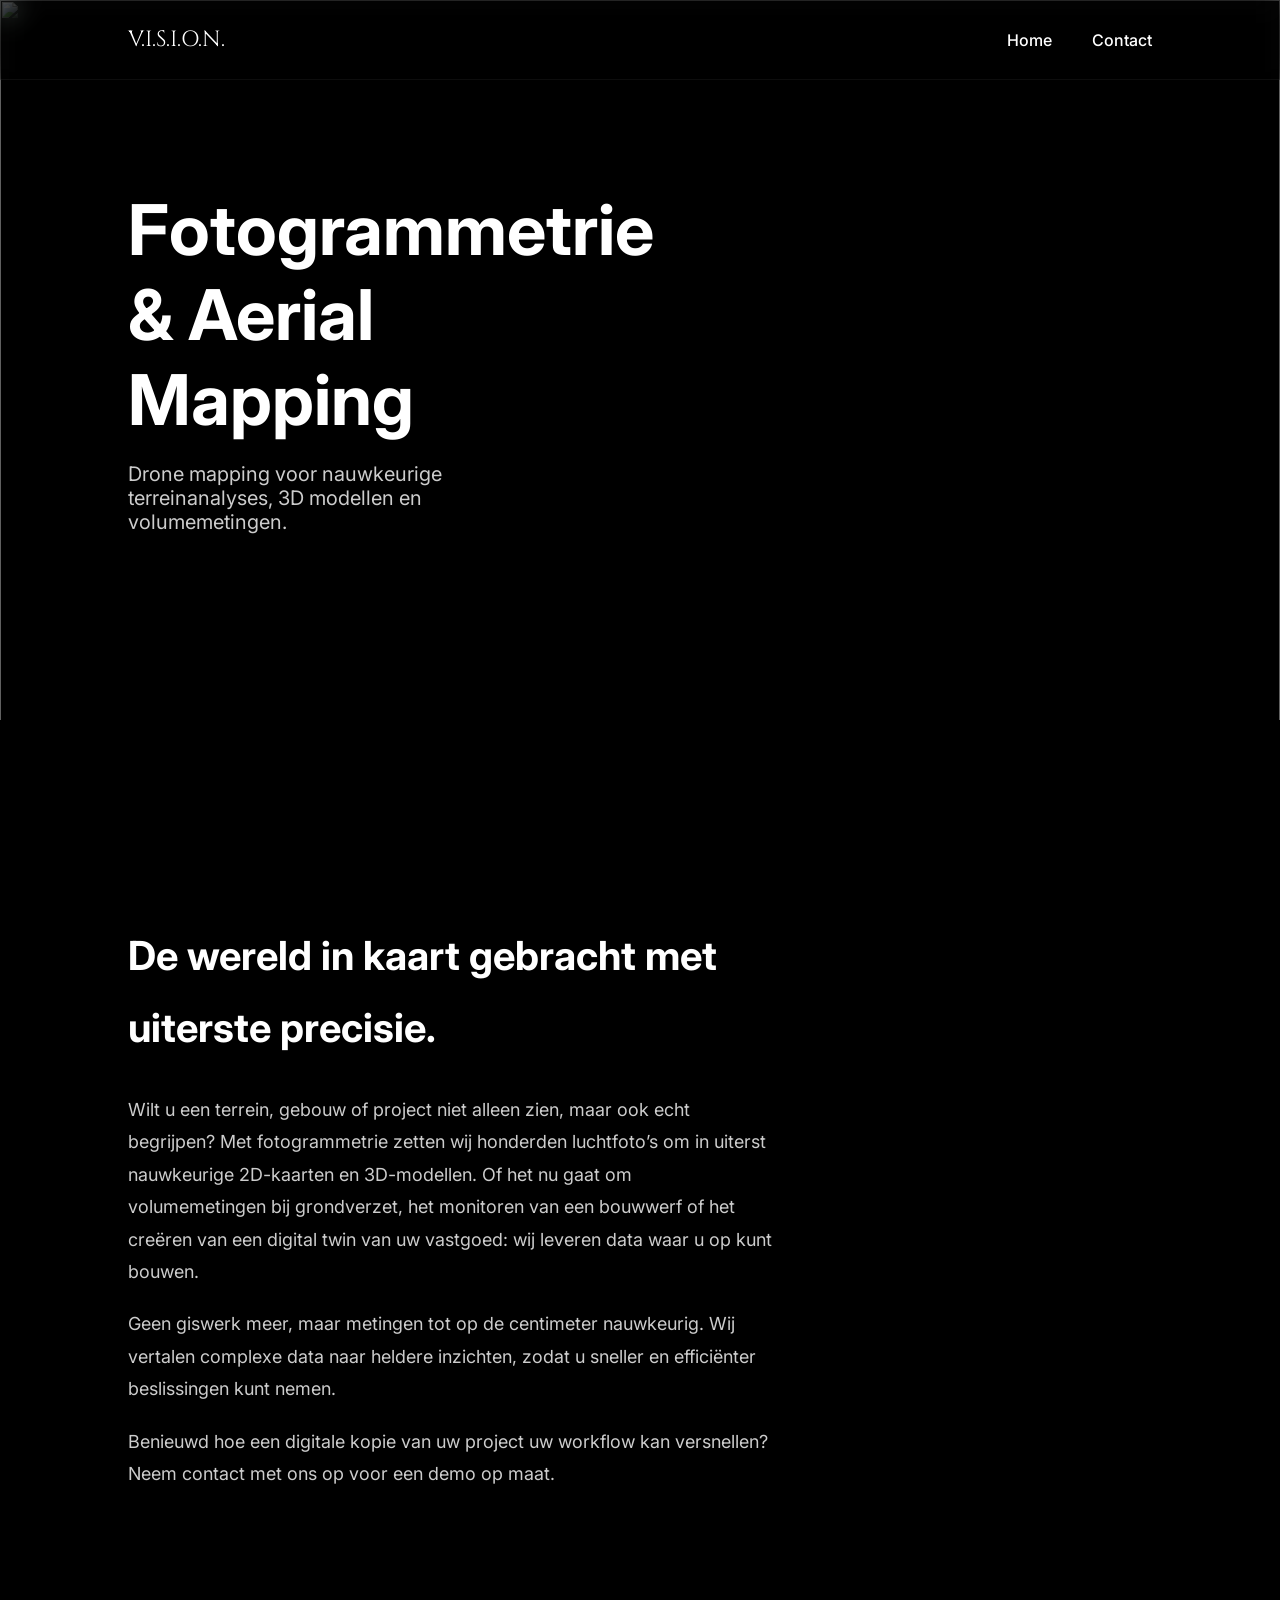
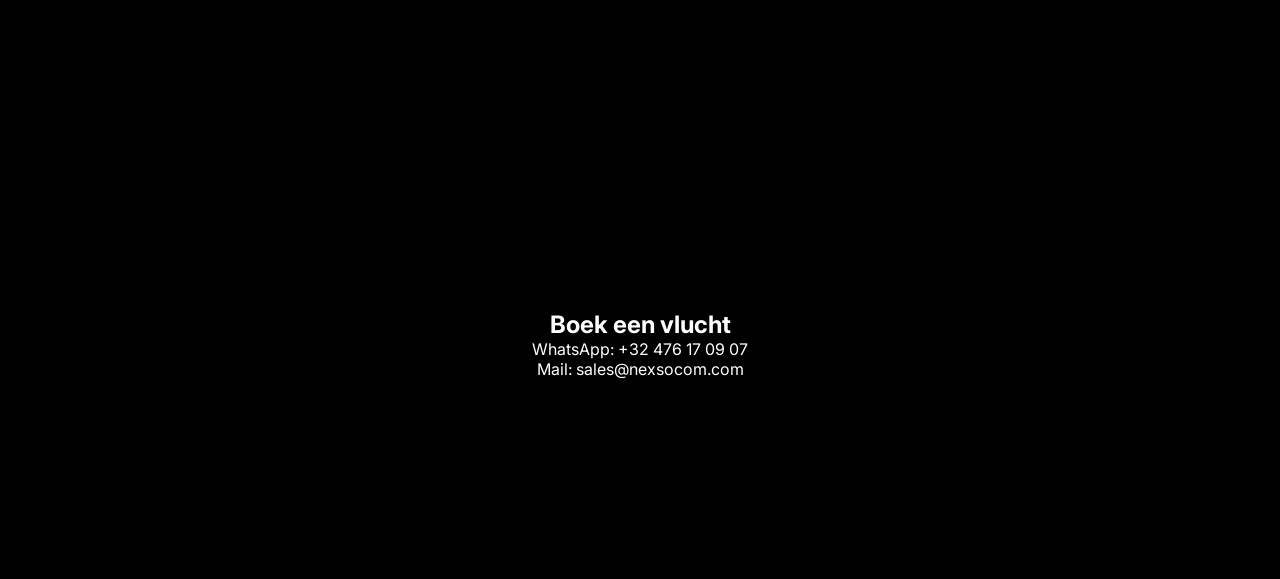
==== mapping.html @ 3255f3b5 "Update mapping.html" ====
<!DOCTYPE html>
<html lang="en">

<head>

<meta charset="UTF-8">
<meta name="viewport" content="width=device-width, initial-scale=1.0">

<title>Fotogrammetrie | V.I.S.I.O.N.</title>

<link href="https://fonts.googleapis.com/css2?family=Cinzel:wght@700&family=Inter:wght@300;400;600&display=swap" rel="stylesheet">

<link rel="stylesheet" href="style.css">

</head>

<body>


<header>

<nav>

<div class="logo">V.I.S.I.O.N.</div>

<ul>

<li><a href="index.html">Home</a></li>
<li><a href="index.html#contact">Contact</a></li>

</ul>

</nav>

</header>



<section class="serviceHero">

<img src="images/mapping.jpg">

<div class="serviceHeroText">

<h1>Fotogrammetrie & Aerial Mapping</h1>

<p>
Drone mapping voor nauwkeurige terreinanalyses,
3D modellen en volumemetingen.
</p>

</div>

</section>



<section class="serviceContent">

<div class="serviceText">

<h2>De wereld in kaart gebracht met uiterste precisie.</h2>

<p>
Wilt u een terrein, gebouw of project niet alleen zien, maar ook echt begrijpen? 
Met fotogrammetrie zetten wij honderden luchtfoto’s om in uiterst nauwkeurige 2D-kaarten en 3D-modellen. 
Of het nu gaat om volumemetingen bij grondverzet, het monitoren van een bouwwerf of het creëren van een digital twin van uw vastgoed: wij leveren data waar u op kunt bouwen.
</p>

<p>
Geen giswerk meer, maar metingen tot op de centimeter nauwkeurig.
Wij vertalen complexe data naar heldere inzichten, zodat u sneller en efficiënter beslissingen kunt nemen.
</p>

<p>
Benieuwd hoe een digitale kopie van uw project uw workflow kan versnellen?
Neem contact met ons op voor een demo op maat.
</p>

</div>

</section>



<section class="serviceCTA">

<h2>Boek een vlucht</h2>

<p>

WhatsApp: +32 476 17 09 07<br>
Mail: sales@nexsocom.com

</p>

</section>


</body>

</html>
---- style.css ----
*{
margin:0;
padding:0;
box-sizing:border-box;
}

html{
scroll-behavior:smooth;
}

body{

font-family:'Inter',sans-serif;
background:black;
color:white;

}



/* VIDEO BACKGROUND */

.videoBackground{

position:fixed;
top:0;
left:0;

width:100%;
height:100%;

z-index:-2;

}

#bgVideo{

width:100%;
height:100%;
object-fit:cover;

}



/* NAVBAR */

header{

position:fixed;
width:100%;
top:0;

z-index:100;

}

nav{

display:flex;
justify-content:space-between;
align-items:center;

padding:25px 10%;

background:rgba(0,0,0,0.25);

backdrop-filter:blur(12px);

border-bottom:1px solid rgba(255,255,255,0.05);

}

.logo{

font-family:'Cinzel';
font-size:22px;

}

nav ul{

list-style:none;
display:flex;
gap:40px;

}

nav a{

text-decoration:none;
color:white;
font-weight:500;

}

nav a:visited{
color:white;
}

nav a:hover{
opacity:0.7;
}



/* HERO */

.hero{
  position:relative;
  height:100vh;
  display:flex;
  align-items:center;
  justify-content:center;
  text-align:center;
  background: rgba(0,0,0,0.7); /* overlay zodat hero video zichtbaar blijft */
}

.heroContent{
  position:relative;
  z-index:2;
}

/* KNOCKOUT LOGO IN HERO */
.logoCutout{
  font-family:'Cinzel', serif;
  font-size:110px;
  line-height:1;
  color: transparent;
  background: black;
  -webkit-background-clip: text;
  background-clip: text;
  mix-blend-mode: destination-out;
  margin:0;
}

/* Hero tekst en knop */
.heroContent p{
  margin-top:20px;
  font-size:20px;
  color:white;
}

.ctaBtn{
  margin-top:30px;
  display:inline-block;
  padding:14px 40px;
  border:1px solid white;
  text-decoration:none;
  color:white;
}



/* SPECIALISATIES */

.specialisaties{

padding:200px 10%;

background:black;

}

.specialisaties h2{

text-align:center;

margin-bottom:80px;

font-size:50px;

}

.specGrid{

display:grid;

grid-template-columns:repeat(3,1fr);

gap:40px;

scroll-margin-top: 120px; /* of iets kleins, zodat de grid zichtbaar blijft */

}

.specCard{

position:relative;
height:500px;
overflow:hidden;

display:block;

text-decoration:none;
color:white;

transition:all 0.5s ease;

cursor:pointer;

}

.specCard img{

width:100%;
height:100%;

object-fit:cover;

transition:transform 0.8s ease;

}


/* DARK CINEMATIC OVERLAY */

.specCard::after{

content:"";

position:absolute;

top:0;
left:0;

width:100%;
height:100%;

background:rgba(0,0,0,0.25);

opacity:1;

transition:opacity 0.4s ease;

}

.specCard:hover::after{

background:rgba(0,0,0,0.45);

}


/* ZOOM EFFECT */

.specCard:hover img{

transform:scale(1.08);

}


/* SERVICE TEXT */

.specText{

position:absolute;

top:30px;
left:50%;

/* BELANGRIJK: beide assen definiëren */
transform:translate(-50%, 0);

font-size:24px;
font-weight:600;

text-align:center;

z-index:2;

transition:transform 0.4s ease, opacity 0.4s ease;
  
text-shadow:0 2px 10px rgba(0,0,0,0.6);

}


/* TEXT SLIDES UP */

.specCard:hover .specText{

transform:translate(-50%, -10px);

}


/* VIEW SERVICE BUTTON */

.specCard::before{

content:"VIEW SERVICE →";

position:absolute;

bottom:30px;
left:30px;

font-size:14px;
letter-spacing:2px;

opacity:0;

z-index:2;

transition:all 0.4s ease;

}

.specCard:hover::before{

opacity:1;
transform:translateY(-5px);

}


/* QUOTE SECTION */

.quoteSection {
  position: relative;
  padding:40px 10%;
  background:black;

  /* Flex voor side video en quote */
  display:flex;
  flex-direction:row;       /* video rechts, quote links */
  justify-content:space-between;
  align-items:flex-start;   /* video iets lager dan quote */
  gap:40px;
}

.quoteWrapper{

max-width:520px;

border-left:2px solid rgba(255,255,255,0.2);
padding-left:20px;

}

.quoteText{

font-family:'Inter',sans-serif;
font-size:20px;

font-style:italic;

line-height:1.6;

margin-bottom:12px;

opacity:0.9;

}

.quoteExplanation{

font-size:14px;

line-height:1.6;

opacity:0.6;

}


/* QUOTE LAYOUT */

.quoteLayout{

display:flex;
justify-content:space-between;
align-items:flex-start;

gap:80px;

}


/* VIDEO RECHTS */

/* QUOTE VIDEO RECHTS - SIDE PANEL EFFECT */

.quoteImage{
  position:relative;

  width:50%;
  max-width:750px;

  right:-10vw; /* trekt hem naar de rand van het scherm */

  flex-shrink:0;
  overflow:hidden;
}

.quoteImage video {
  width:100%;
  height:100%;
  object-fit:cover;
  opacity:0.95;

  mask-image: linear-gradient(to left, black 70%, transparent);
}



/* REVEAL STRIP */

.revealStrip{

width:100%;
height:35px;

margin:40px 0;

background:transparent;

position:relative;

}

.revealStrip::before{

content:"";

position:absolute;

top:0;
left:0;

width:100%;
height:100%;

background:linear-gradient(
to bottom,
black 0%,
transparent 40%,
transparent 60%,
black 100%
);

}



/* CINEMATICS */

.cinematics{

padding:200px 0;

background:black;

}

.cinematics h2{

text-align:center;

margin-bottom:60px;

}



.carousel{

overflow-x:auto;

white-space:nowrap;

padding-left:10%;

}

.carousel video{

width:500px;

margin-right:30px;

display:inline-block;

border-radius:4px;
opacity:0.95;

}



/* CONTACT */

.contact{

padding:200px 10%;

text-align:center;

background:black;

}

.contact h2{

font-size:50px;

margin-bottom:40px;

}



/* FOOTER */

footer{

text-align:center;

padding:40px;

background:black;

}


/* SERVICE PAGE HERO */

.serviceHero{

position:relative;

height:70vh;

overflow:hidden;

display:flex;
align-items:center;

}

.serviceHero img{

position:absolute;

width:100%;
height:100%;

object-fit:cover;

filter:brightness(0.5);

}

.serviceHeroText{

position:relative;

z-index:2;

padding:0 10%;

max-width:700px;

}

.serviceHeroText h1{

font-size:60px;

margin-bottom:20px;

}



/* SERVICE CONTENT */

.serviceContent{

padding:120px 10%;

max-width:900px;

}

.serviceContent h2{

font-size:36px;

margin-bottom:30px;

}

.serviceContent p{

line-height:1.8;

margin-bottom:20px;

opacity:0.8;

}



/* SERVICE CTA */

.serviceCTA{

padding:120px 10%;

text-align:center;

background:black;

}

/* SERVICE HERO */

.serviceHero{

position:relative;
height:80vh;

display:flex;
align-items:center;

overflow:hidden;

}

.serviceHero img{

position:absolute;

top:0;
left:0;

width:100%;
height:120%;

object-fit:cover;

transform:translateY(0);

z-index:-1;

}

.serviceHeroText{

position:relative;

padding:0 10%;

max-width:700px;

}

.serviceHeroText h1{

font-size:70px;
margin-bottom:20px;

}

.serviceHeroText p{

font-size:20px;
opacity:0.8;

}



/* SERVICE CONTENT */

.serviceContent{

padding:200px 10%;
background:black;

}

.serviceText{

max-width:700px;

font-size:18px;
line-height:1.8;

}

.serviceText h2{

font-size:40px;
margin-bottom:30px;

}


/* CTA */

.serviceCTA{

padding:200px 10%;

text-align:center;

background:black;

}



/* ================= MOBILE ================= */

@media (max-width: 768px){

/* NAVBAR */
nav{
padding:15px 5%;
}

nav ul{
gap:20px;
font-size:14px;
}


/* HERO */
.hero{
height:90vh;
}

.logoCutout{
font-size:60px;
}

.heroContent p{
font-size:16px;
}

.ctaBtn{
padding:10px 25px;
font-size:14px;
}


/* SPECIALISATIES */

.specialisaties{
padding:120px 5%;
}

.specialisaties h2{
font-size:32px;
margin-bottom:40px;
}

.specGrid{
grid-template-columns:1fr; /* 1 kolom ipv 3 */
gap:20px;
}

.specCard{
height:300px; /* minder hoog */
}


/* QUOTE SECTION */

.quoteSection{
flex-direction:column;
padding:80px 5%;
}

.quoteLayout{
flex-direction:column;
gap:40px;
}

.quoteImage{
width:100%;
right:0; /* reset die side offset */
}

.quoteWrapper{
max-width:100%;
}


/* CINEMATICS */

.cinematics{
padding:120px 0;
}

.carousel{
padding-left:5%;
}

.carousel video{
width:280px; /* kleiner zodat ze zichtbaar zijn */
margin-right:15px;
}


/* CONTACT */

.contact{
padding:120px 5%;
}

.contact h2{
font-size:32px;
}

}

@media (max-width: 768px){

header{
display:none;
}

.serviceHeroText h1{
font-size:42px;       /* kleiner */
line-height:1.2;      /* meer ademruimte */
word-break:break-word; /* voorkomt afsnijden */
}

.serviceHeroText{
padding:0 5%;
}

.serviceHero{
height:60vh; /* minder hoog */
}

}

/* MOBILE NAVBAR ADJUSTMENTS */
@media (max-width: 768px) {
  /* Verberg de UL met navigatieknoppen */
  nav ul {
    display: none;
  }

  /* Houd logo zichtbaar en gecentreerd */
  nav .logo {
    margin: 0 auto;
    font-size: 24px;
  }

  /* Navbar achtergrond en padding aanpassen zodat logo netjes staat */
  header nav {
    justify-content: center;
    padding: 15px 0;
    background: rgba(0,0,0,0.2);
  }
}

/* SCROLL FIX PER SECTIE */

/* Contact - iets naar beneden scrollen zodat titel mooi in beeld staat */
#contact {
  scroll-margin-top: 120px;
}

/* Specialisaties - direct bovenaan scrollen */
#specialisaties {
  scroll-margin-top: 30px; /* genoeg zodat de cards volledig zichtbaar zijn, pas aan naar smaak */
}
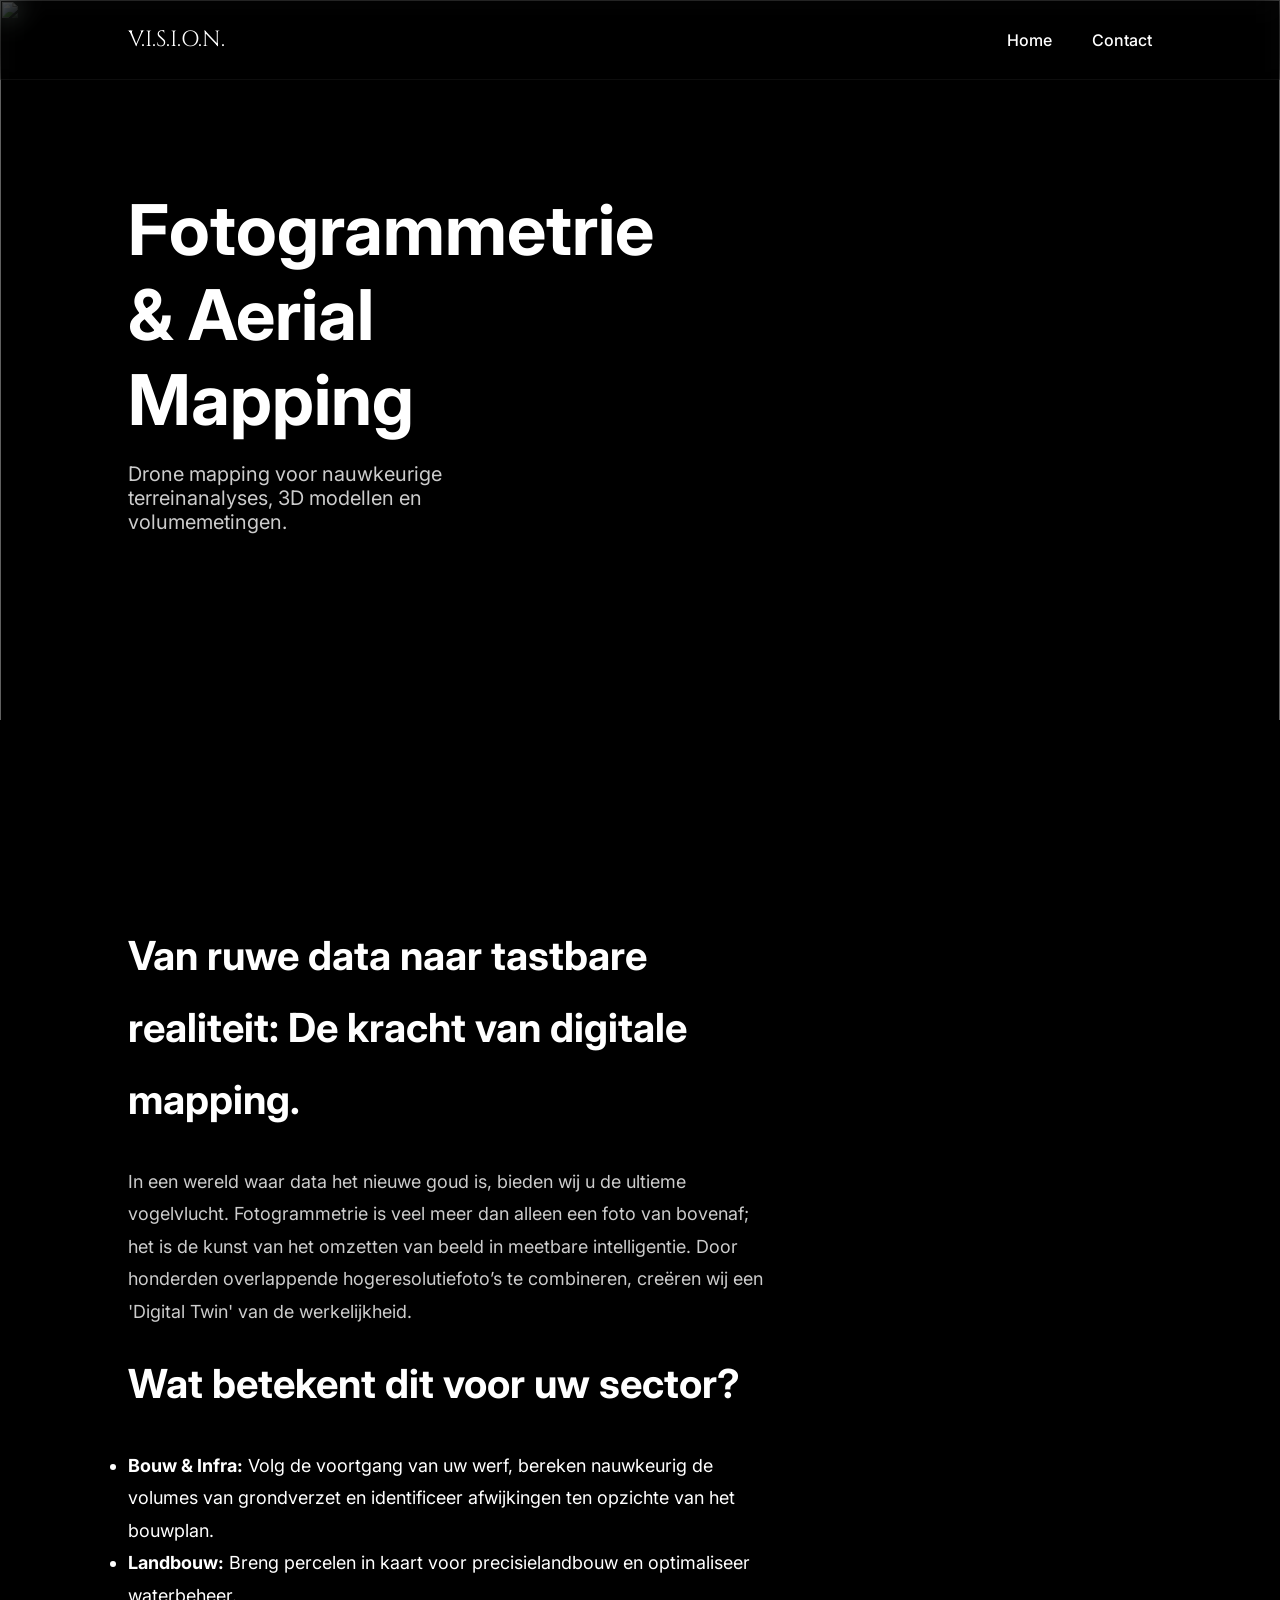
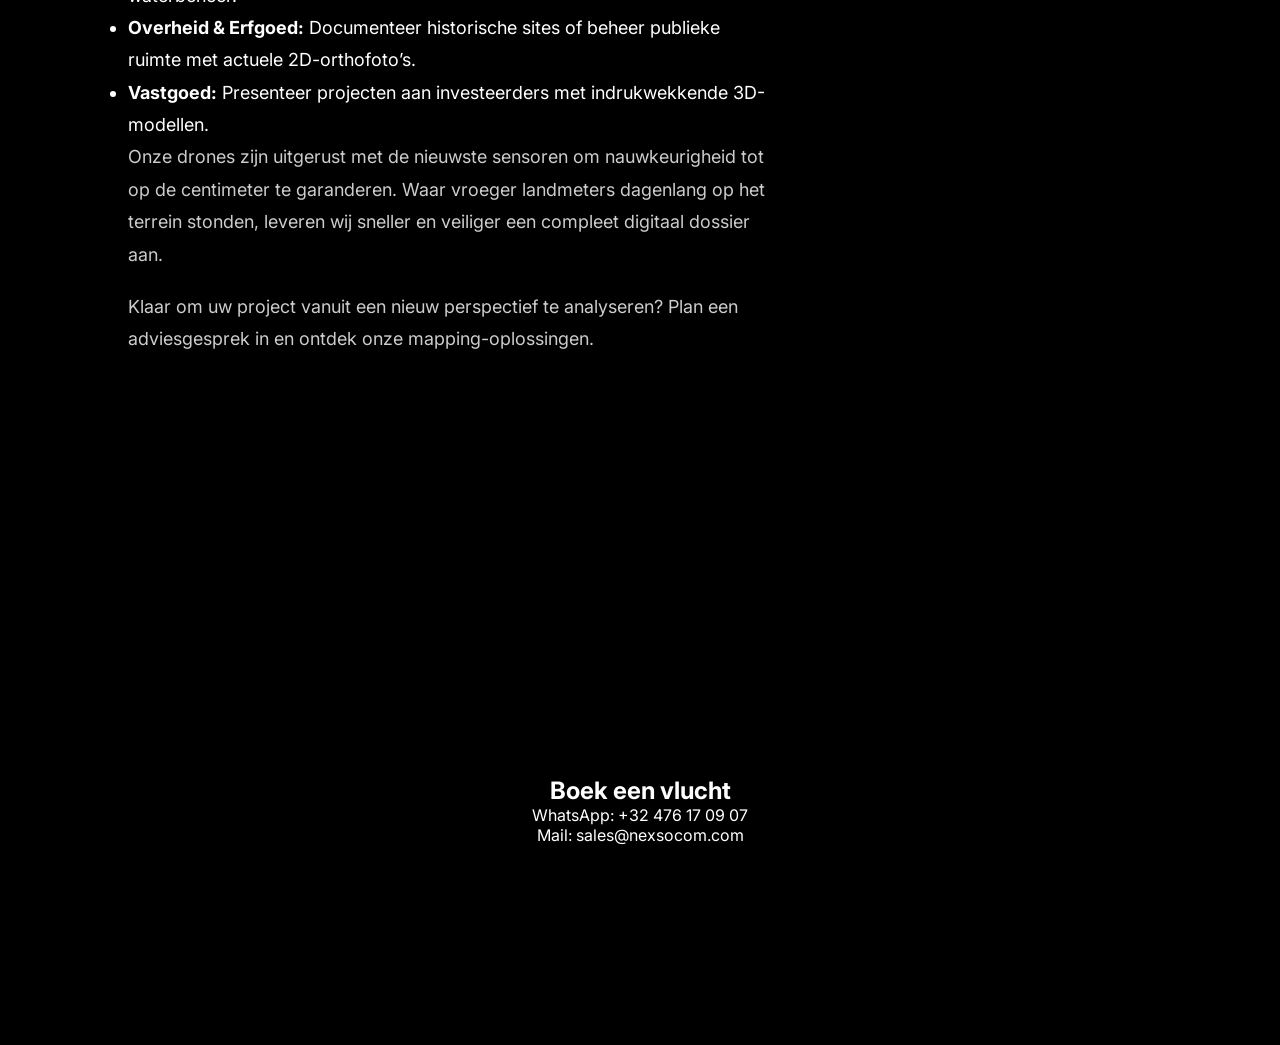
==== commit 1a495667: "Update mapping.html" ====
--- a/mapping.html
+++ b/mapping.html
@@ -59,24 +59,33 @@
 
 <div class="serviceText">
 
-<h2>De wereld in kaart gebracht met uiterste precisie.</h2>
+<h2>Van ruwe data naar tastbare realiteit: De kracht van digitale mapping.</h2>
 
 <p>
-Wilt u een terrein, gebouw of project niet alleen zien, maar ook echt begrijpen? 
-Met fotogrammetrie zetten wij honderden luchtfoto’s om in uiterst nauwkeurige 2D-kaarten en 3D-modellen. 
-Of het nu gaat om volumemetingen bij grondverzet, het monitoren van een bouwwerf of het creëren van een digital twin van uw vastgoed: wij leveren data waar u op kunt bouwen.
+In een wereld waar data het nieuwe goud is, bieden wij u de ultieme vogelvlucht. 
+Fotogrammetrie is veel meer dan alleen een foto van bovenaf; het is de kunst van het omzetten van beeld in meetbare intelligentie. 
+Door honderden overlappende hogeresolutiefoto’s te combineren, creëren wij een 'Digital Twin' van de werkelijkheid.
+</p>
+
+<h2>Wat betekent dit voor uw sector?</h2>
+
+<ul>
+  <li><strong>Bouw & Infra:</strong> Volg de voortgang van uw werf, bereken nauwkeurig de volumes van grondverzet en identificeer afwijkingen ten opzichte van het bouwplan.</li>
+  <li><strong>Landbouw:</strong> Breng percelen in kaart voor precisielandbouw en optimaliseer waterbeheer.</li>
+  <li><strong>Overheid & Erfgoed:</strong> Documenteer historische sites of beheer publieke ruimte met actuele 2D-orthofoto’s.</li>
+  <li><strong>Vastgoed:</strong> Presenteer projecten aan investeerders met indrukwekkende 3D-modellen.</li>
+</ul>
+
+<p>
+Onze drones zijn uitgerust met de nieuwste sensoren om nauwkeurigheid tot op de centimeter te garanderen. 
+Waar vroeger landmeters dagenlang op het terrein stonden, leveren wij sneller en veiliger een compleet digitaal dossier aan.
 </p>
 
 <p>
-Geen giswerk meer, maar metingen tot op de centimeter nauwkeurig.
-Wij vertalen complexe data naar heldere inzichten, zodat u sneller en efficiënter beslissingen kunt nemen.
+Klaar om uw project vanuit een nieuw perspectief te analyseren?
+Plan een adviesgesprek in en ontdek onze mapping-oplossingen.
 </p>
-
-<p>
-Benieuwd hoe een digitale kopie van uw project uw workflow kan versnellen?
-Neem contact met ons op voor een demo op maat.
-</p>
-
+  
 </div>
 
 </section>
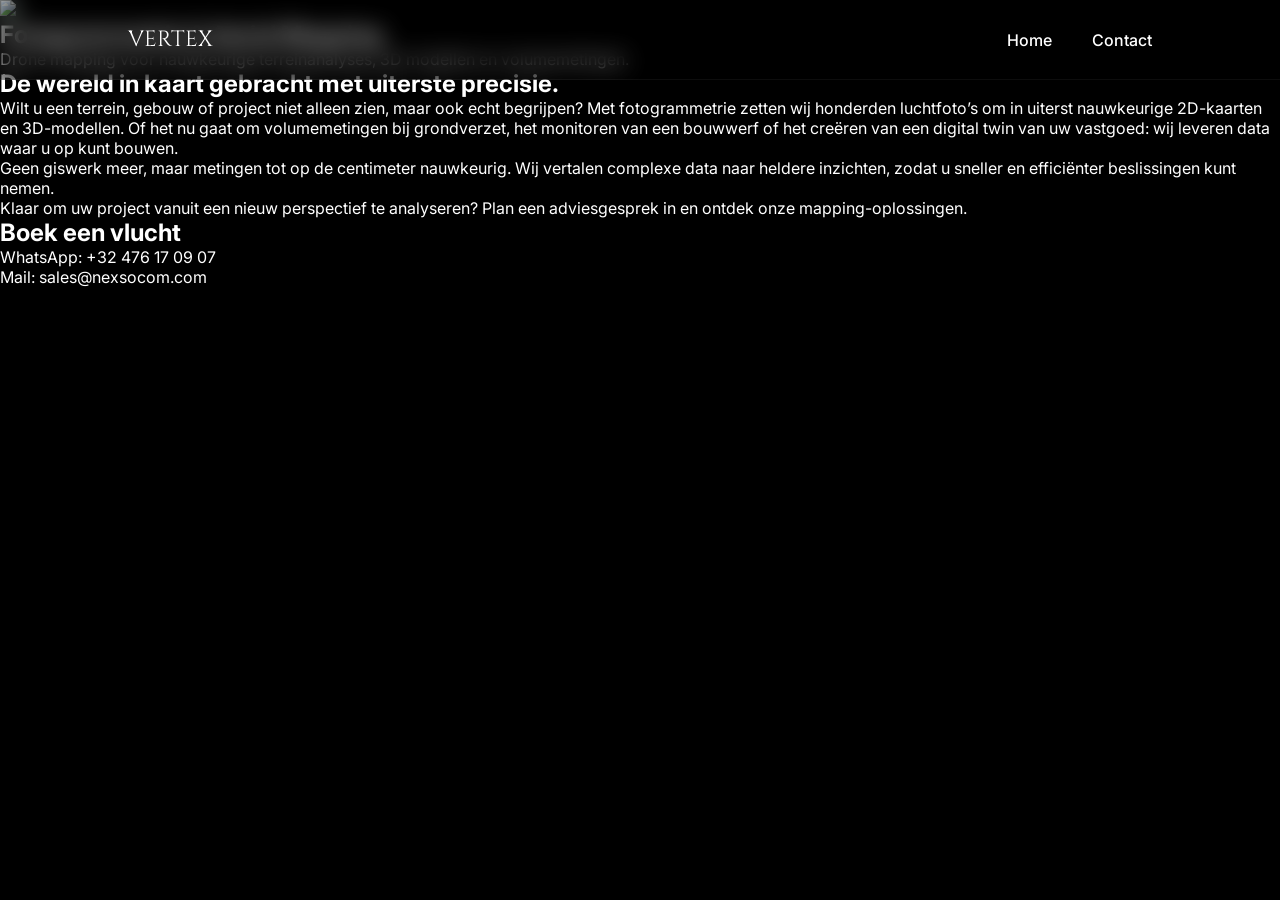
==== commit 04b7edb1: "Update mapping.html" ====
--- a/mapping.html
+++ b/mapping.html
@@ -6,7 +6,7 @@
 <meta charset="UTF-8">
 <meta name="viewport" content="width=device-width, initial-scale=1.0">
 
-<title>Fotogrammetrie | V.I.S.I.O.N.</title>
+<title>Fotogrammetrie | VERTEX</title>
 
 <link href="https://fonts.googleapis.com/css2?family=Cinzel:wght@700&family=Inter:wght@300;400;600&display=swap" rel="stylesheet">
 
@@ -21,7 +21,7 @@
 
 <nav>
 
-<div class="logo">V.I.S.I.O.N.</div>
+<div class="logo">VERTEX</div>
 
 <ul>
 
@@ -59,26 +59,17 @@
 
 <div class="serviceText">
 
-<h2>Van ruwe data naar tastbare realiteit: De kracht van digitale mapping.</h2>
+<h2>De wereld in kaart gebracht met uiterste precisie.</h2>
 
 <p>
-In een wereld waar data het nieuwe goud is, bieden wij u de ultieme vogelvlucht. 
-Fotogrammetrie is veel meer dan alleen een foto van bovenaf; het is de kunst van het omzetten van beeld in meetbare intelligentie. 
-Door honderden overlappende hogeresolutiefoto’s te combineren, creëren wij een 'Digital Twin' van de werkelijkheid.
+Wilt u een terrein, gebouw of project niet alleen zien, maar ook echt begrijpen? 
+Met fotogrammetrie zetten wij honderden luchtfoto’s om in uiterst nauwkeurige 2D-kaarten en 3D-modellen. 
+Of het nu gaat om volumemetingen bij grondverzet, het monitoren van een bouwwerf of het creëren van een digital twin van uw vastgoed: wij leveren data waar u op kunt bouwen.
 </p>
 
-<h2>Wat betekent dit voor uw sector?</h2>
-
-<ul>
-  <li><strong>Bouw & Infra:</strong> Volg de voortgang van uw werf, bereken nauwkeurig de volumes van grondverzet en identificeer afwijkingen ten opzichte van het bouwplan.</li>
-  <li><strong>Landbouw:</strong> Breng percelen in kaart voor precisielandbouw en optimaliseer waterbeheer.</li>
-  <li><strong>Overheid & Erfgoed:</strong> Documenteer historische sites of beheer publieke ruimte met actuele 2D-orthofoto’s.</li>
-  <li><strong>Vastgoed:</strong> Presenteer projecten aan investeerders met indrukwekkende 3D-modellen.</li>
-</ul>
-
-<p>
-Onze drones zijn uitgerust met de nieuwste sensoren om nauwkeurigheid tot op de centimeter te garanderen. 
-Waar vroeger landmeters dagenlang op het terrein stonden, leveren wij sneller en veiliger een compleet digitaal dossier aan.
+</p>
+Geen giswerk meer, maar metingen tot op de centimeter nauwkeurig. 
+Wij vertalen complexe data naar heldere inzichten, zodat u sneller en efficiënter beslissingen kunt nemen.
 </p>
 
 <p>
--- a/style.css
+++ b/style.css
@@ -1,876 +1,711 @@
-*{
-margin:0;
-padding:0;
-box-sizing:border-box;
-}
-
-html{
-scroll-behavior:smooth;
-}
-
-body{
-
-font-family:'Inter',sans-serif;
-background:black;
-color:white;
-
-}
-
-
-
-/* VIDEO BACKGROUND */
-
-.videoBackground{
-
-position:fixed;
-top:0;
-left:0;
-
-width:100%;
-height:100%;
-
-z-index:-2;
-
-}
-
-#bgVideo{
-
-width:100%;
-height:100%;
-object-fit:cover;
-
-}
-
-
-
-/* NAVBAR */
-
-header{
-
-position:fixed;
-width:100%;
-top:0;
-
-z-index:100;
-
-}
-
-nav{
-
-display:flex;
-justify-content:space-between;
-align-items:center;
-
-padding:25px 10%;
-
-background:rgba(0,0,0,0.25);
-
-backdrop-filter:blur(12px);
-
-border-bottom:1px solid rgba(255,255,255,0.05);
-
-}
-
-.logo{
-
-font-family:'Cinzel';
-font-size:22px;
-
-}
-
-nav ul{
-
-list-style:none;
-display:flex;
-gap:40px;
-
-}
-
-nav a{
-
-text-decoration:none;
-color:white;
-font-weight:500;
-
-}
-
-nav a:visited{
-color:white;
-}
-
-nav a:hover{
-opacity:0.7;
-}
-
-
-
-/* HERO */
-
-.hero{
-  position:relative;
-  height:100vh;
+/* ================= RESET ================= */
+
+* {
+  margin: 0;
+  padding: 0;
+  box-sizing: border-box;
+}
+
+html {
+  scroll-behavior: smooth;
+}
+
+body {
+  font-family: 'Inter', sans-serif;
+  background: black;
+  color: white;
+}
+
+
+/* ================= VIDEO BACKGROUND ================= */
+
+.videoBackground {
+  position: fixed;
+  top: 0;
+  left: 0;
+  width: 100%;
+  height: 100%;
+  z-index: -2;
+}
+
+#bgVideo {
+  width: 100%;
+  height: 100%;
+  object-fit: cover;
+}
+
+
+/* ================= NAVBAR ================= */
+
+header {
+  position: fixed;
+  width: 100%;
+  top: 0;
+  z-index: 100;
+}
+
+nav {
+  display: flex;
+  justify-content: space-between;
+  align-items: center;
+  padding: 25px 10%;
+  background: rgba(0,0,0,0.25);
+  backdrop-filter: blur(12px);
+  border-bottom: 1px solid rgba(255,255,255,0.05);
+}
+
+.logo {
+  font-family: 'Cinzel';
+  font-size: 22px;
+}
+
+nav ul {
+  list-style: none;
+  display: flex;
+  gap: 40px;
+}
+
+nav a {
+  text-decoration: none;
+  color: white;
+  font-weight: 500;
+}
+
+nav a:visited {
+  color: white;
+}
+
+nav a:hover {
+  opacity: 0.7;
+}
+
+
+/* ================= HERO ================= */
+
+.hero {
+  position: relative;
+  height: 100vh;
+  display: flex;
+  align-items: center;
+  justify-content: center;
+  text-align: center;
+  background: rgba(0,0,0,0.7);
+}
+
+.heroContent {
+  position: relative;
+  z-index: 2;
+}
+
+.logoCutout {
+  font-family: 'Cinzel', serif;
+  font-size: 120px;
+  color: transparent;
+  -webkit-text-stroke: 1px white;
+}
+
+.heroTitle{
   display:flex;
   align-items:center;
   justify-content:center;
-  text-align:center;
-  background: rgba(0,0,0,0.7); /* overlay zodat hero video zichtbaar blijft */
-}
-
-.heroContent{
-  position:relative;
-  z-index:2;
-}
-
-/* KNOCKOUT LOGO IN HERO */
-.logoCutout{
-  font-family:'Cinzel', serif;
-  font-size:110px;
+  gap:20px;
+
+  flex-wrap:wrap; /* belangrijk voor mobile */
+}
+
+/* Subtekst naast VERTEX */
+.heroSub{
+  font-family:'Inter', sans-serif;
+  font-size:22px;
+  font-weight:300;
+
+  letter-spacing:2px;
+  text-transform:uppercase;
+
+  opacity:0.7;
+
+  transform:translateY(5px); /* lichte alignment tweak */
+}
+
+.heroContent p {
+  margin-top: 20px;
+  font-size: 20px;
+}
+
+.ctaBtn {
+  margin-top: 30px;
+  display: inline-block;
+  padding: 14px 40px;
+  border: 1px solid white;
+  text-decoration: none;
+  color: white;
+}
+
+.heroTitle{
+  display:flex;
+  align-items:center;
+  justify-content:center;
+  gap:30px;
+}
+
+/* rechter blok */
+.heroRight{
+  display:flex;
+  align-items:stretch; /* 👈 zorgt dat divider full height kan worden */
+  gap:20px;
+}
+
+/* divider FIX */
+.divider{
+  width:1px;
+  background:rgba(255,255,255,0.35);
+
+  align-self:stretch;   /* 👈 KEY: full height van content */
+  height:auto;          /* 👈 laat flex het bepalen */
+
+  margin:0;             /* reset eventuele spacing */
+}
+
+/* tekst rechts */
+.heroSub{
+  display:flex;
+  flex-direction:column;
+  justify-content:space-between; /* 👈 verdeelt mooi over hoogte */
+
+  align-items:flex-start;
+
+  font-family:'Inter', sans-serif;
+  font-weight:300;
+  text-transform:uppercase;
+
+  letter-spacing:2px;
   line-height:1;
-  color: transparent;
-  background: black;
-  -webkit-background-clip: text;
-  background-clip: text;
-  mix-blend-mode: destination-out;
-  margin:0;
-}
-
-/* Hero tekst en knop */
-.heroContent p{
-  margin-top:20px;
-  font-size:20px;
-  color:white;
-}
-
-.ctaBtn{
-  margin-top:30px;
-  display:inline-block;
-  padding:14px 40px;
-  border:1px solid white;
-  text-decoration:none;
-  color:white;
-}
-
-
-
-/* SPECIALISATIES */
-
-.specialisaties{
-
-padding:200px 10%;
-
-background:black;
-
-}
-
-.specialisaties h2{
-
-text-align:center;
-
-margin-bottom:80px;
-
-font-size:50px;
-
-}
-
-.specGrid{
-
-display:grid;
-
-grid-template-columns:repeat(3,1fr);
-
-gap:40px;
-
-scroll-margin-top: 120px; /* of iets kleins, zodat de grid zichtbaar blijft */
-
-}
-
-.specCard{
-
-position:relative;
-height:500px;
-overflow:hidden;
-
-display:block;
-
-text-decoration:none;
-color:white;
-
-transition:all 0.5s ease;
-
-cursor:pointer;
-
-}
-
-.specCard img{
-
-width:100%;
-height:100%;
-
-object-fit:cover;
-
-transition:transform 0.8s ease;
-
-}
-
-
-/* DARK CINEMATIC OVERLAY */
-
-.specCard::after{
-
-content:"";
-
-position:absolute;
-
-top:0;
-left:0;
-
-width:100%;
-height:100%;
-
-background:rgba(0,0,0,0.25);
-
-opacity:1;
-
-transition:opacity 0.4s ease;
-
-}
-
-.specCard:hover::after{
-
-background:rgba(0,0,0,0.45);
-
-}
-
-
-/* ZOOM EFFECT */
-
-.specCard:hover img{
-
-transform:scale(1.08);
-
-}
-
-
-/* SERVICE TEXT */
-
-.specText{
-
-position:absolute;
-
-top:30px;
-left:50%;
-
-/* BELANGRIJK: beide assen definiëren */
-transform:translate(-50%, 0);
-
-font-size:24px;
-font-weight:600;
-
-text-align:center;
-
-z-index:2;
-
-transition:transform 0.4s ease, opacity 0.4s ease;
+
+  opacity:0.8;
+}
+
+/* tekst grootte FIX */
+.heroSub span{
+  font-size:42px; /* 👈 groter = match met VERTEX hoogte */
+}
+
+/* ================= SPECIALISATIES ================= */
+
+.specialisaties {
+  padding: 200px 10%;
+  background: black;
+}
+
+.specialisaties h2 {
+  text-align: center;
+  margin-bottom: 80px;
+  font-size: 50px;
+}
+
+.specGrid {
+  display: grid;
+  grid-template-columns: repeat(3,1fr);
+  gap: 40px;
+  scroll-margin-top: 120px;
+}
+
+.specCard {
+  position: relative;
+  height: 500px;
+  overflow: hidden;
+  display: block;
+  text-decoration: none;
+  color: white;
+  transition: all 0.5s ease;
+  cursor: pointer;
+}
+
+.specCard img {
+  width: 100%;
+  height: 100%;
+  object-fit: cover;
+  transition: transform 0.8s ease;
+}
+
+
+/* ================= SPEC EFFECTS ================= */
+
+.specCard::after {
+  content: "";
+  position: absolute;
+  inset: 0;
+  background: rgba(0,0,0,0.25);
+  transition: 0.4s;
+}
+
+.specCard:hover::after {
+  background: rgba(0,0,0,0.45);
+}
+
+.specCard:hover img {
+  transform: scale(1.08);
+}
+
+.specText {
+  position: absolute;
+  top: 30px;
+  left: 50%;
+  transform: translate(-50%,0);
+  font-size: 24px;
+  font-weight: 600;
+  text-align: center;
+  z-index: 2;
+  transition: 0.4s;
+  text-shadow: 0 2px 10px rgba(0,0,0,0.6);
+}
+
+.specCard:hover .specText {
+  transform: translate(-50%,-10px);
+}
+
+.specCard::before {
+  content: "VIEW SERVICE →";
+  position: absolute;
+  bottom: 30px;
+  left: 30px;
+  font-size: 14px;
+  letter-spacing: 2px;
+  opacity: 0;
+  z-index: 2;
+  transition: 0.4s;
+}
+
+.specCard:hover::before {
+  opacity: 1;
+  transform: translateY(-5px);
+}
+
+
+/* ================= PROCESS ================= */
+
+.processSection {
+  padding: 200px 10%;
+  background: black;
+  text-align: center;
+}
+
+.processSection h2 {
+  font-size: 50px;
+  margin-bottom: 80px;
+}
+
+.processWrapper {
+  position: relative;
+}
+
+.processLine {
+  position: absolute;
+  top: 20px;
+  left: 0;
+  width: 100%;
+  height: 1px;
+  background: rgba(255,255,255,0.1);
+}
+
+.processGrid {
+  display: grid;
+  grid-template-columns: repeat(4,1fr);
+  gap: 40px;
+  position: relative;
+}
+
+.processItem {
+  position: relative;
+  text-align: left;
+  padding-top: 40px;
+}
+
+.processNumber {
+  position: absolute;
+  top: 0;
+  left: 0;
+  font-size: 14px;
+  letter-spacing: 2px;
+  background: black;
+  padding: 4px 10px;
+  border: 1px solid rgba(255,255,255,0.15);
+  opacity: 0.6;
+}
+
+.processItem h3 {
+  margin: 20px 0 10px;
+  font-size: 22px;
+}
+
+.processItem p {
+  font-size: 14px;
+  line-height: 1.6;
+  opacity: 0.7;
+}
+
+.processItem:hover .processNumber {
+  opacity: 1;
+  border-color: rgba(255,255,255,0.4);
+}
+
+
+/* ================= WHY ================= */
+
+.whySection {
+  padding: 150px 10%;
+  background: black;
+  text-align: center;
+}
+
+.whySection h2 {
+  font-size: 50px;
+  margin-bottom: 60px;
+}
+
+.whyGrid {
+  display: grid;
+  grid-template-columns: repeat(4,1fr);
+  gap: 30px;
+}
+
+.whyItem {
+  background: rgba(255,255,255,0.05);
+  border: 1px solid rgba(255,255,255,0.1);
+  padding: 40px 25px;
+  border-radius: 12px;
+  text-align: center;
+  position: relative;
+  overflow: hidden;
+  transition: 0.4s;
+}
+
+.whyItem::before {
+  content: "";
+  position: absolute;
+  inset: -50%;
+  background: linear-gradient(120deg, rgba(255,255,255,0.05), transparent, rgba(255,255,255,0.05));
+  transform: rotate(45deg);
+  opacity: 0;
+  transition: 0.5s;
+}
+
+.whyItem:hover::before {
+  opacity: 1;
+}
+
+.whyItem:hover {
+  transform: translateY(-10px);
+  box-shadow: 0 15px 40px rgba(255,255,255,0.1);
+  border-color: rgba(255,255,255,0.25);
+}
+
+.whyIcon {
+  font-size: 40px;
+  margin-bottom: 20px;
+  transition: 0.4s;
+}
+
+.whyItem:hover .whyIcon {
+  transform: scale(1.2) rotate(-5deg);
+}
+
+.whyItem h3 {
+  font-size: 20px;
+  margin-bottom: 10px;
+}
+
+.whyItem p {
+  font-size: 14px;
+  opacity: 0.8;
+  line-height: 1.6;
+}
+
+
+/* ================= QUOTE ================= */
+
+.quoteSection {
+  padding: 40px 10%;
+  background: black;
+  display: flex;
+  justify-content: space-between;
+  gap: 40px;
+}
+
+.quoteLayout {
+  display: flex;
+  justify-content: space-between;
+  gap: 80px;
+}
+
+.quoteWrapper {
+  max-width: 520px;
+  border-left: 2px solid rgba(255,255,255,0.2);
+  padding-left: 20px;
+}
+
+.quoteText {
+  font-size: 20px;
+  font-style: italic;
+  line-height: 1.6;
+  margin-bottom: 12px;
+  opacity: 0.9;
+}
+
+.quoteExplanation {
+  font-size: 14px;
+  line-height: 1.6;
+  opacity: 0.6;
+}
+
+.quoteImage {
+  position: relative;
+  width: 45%;
+  max-width: 650px;
+
+  margin-right: 5%; /* haalt hem weg van de rand */
   
-text-shadow:0 2px 10px rgba(0,0,0,0.6);
-
-}
-
-
-/* TEXT SLIDES UP */
-
-.specCard:hover .specText{
-
-transform:translate(-50%, -10px);
-
-}
-
-
-/* VIEW SERVICE BUTTON */
-
-.specCard::before{
-
-content:"VIEW SERVICE →";
-
-position:absolute;
-
-bottom:30px;
-left:30px;
-
-font-size:14px;
-letter-spacing:2px;
-
-opacity:0;
-
-z-index:2;
-
-transition:all 0.4s ease;
-
-}
-
-.specCard:hover::before{
-
-opacity:1;
-transform:translateY(-5px);
-
-}
-
-
-/* QUOTE SECTION */
-
-.quoteSection {
-  position: relative;
-  padding:40px 10%;
-  background:black;
-
-  /* Flex voor side video en quote */
-  display:flex;
-  flex-direction:row;       /* video rechts, quote links */
-  justify-content:space-between;
-  align-items:flex-start;   /* video iets lager dan quote */
-  gap:40px;
-}
-
-.quoteWrapper{
-
-max-width:520px;
-
-border-left:2px solid rgba(255,255,255,0.2);
-padding-left:20px;
-
-}
-
-.quoteText{
-
-font-family:'Inter',sans-serif;
-font-size:20px;
-
-font-style:italic;
-
-line-height:1.6;
-
-margin-bottom:12px;
-
-opacity:0.9;
-
-}
-
-.quoteExplanation{
-
-font-size:14px;
-
-line-height:1.6;
-
-opacity:0.6;
-
-}
-
-
-/* QUOTE LAYOUT */
-
-.quoteLayout{
-
-display:flex;
-justify-content:space-between;
-align-items:flex-start;
-
-gap:80px;
-
-}
-
-
-/* VIDEO RECHTS */
-
-/* QUOTE VIDEO RECHTS - SIDE PANEL EFFECT */
-
-.quoteImage{
-  position:relative;
-
-  width:50%;
-  max-width:750px;
-
-  right:-10vw; /* trekt hem naar de rand van het scherm */
-
-  flex-shrink:0;
-  overflow:hidden;
+  border-radius: 12px;
+  overflow: hidden;
+
+  flex-shrink: 0;
+
+  /* subtiele premium border */
+  border: 1px solid rgba(255,255,255,0.08);
+
+  /* diepte */
+  box-shadow: 0 20px 60px rgba(0,0,0,0.6);
+
+  background: rgba(255,255,255,0.02); /* mini glow base */
 }
 
 .quoteImage video {
-  width:100%;
-  height:100%;
-  object-fit:cover;
-  opacity:0.95;
-
+  width: 100%;
+  height: 100%;
+  object-fit: cover;
+  opacity: 0.95;
   mask-image: linear-gradient(to left, black 70%, transparent);
 }
 
 
-
-/* REVEAL STRIP */
-
-.revealStrip{
-
-width:100%;
-height:35px;
-
-margin:40px 0;
-
-background:transparent;
-
-position:relative;
-
-}
-
-.revealStrip::before{
-
-content:"";
-
-position:absolute;
-
-top:0;
-left:0;
-
-width:100%;
-height:100%;
-
-background:linear-gradient(
-to bottom,
-black 0%,
-transparent 40%,
-transparent 60%,
-black 100%
-);
-
-}
-
-
-
-/* CINEMATICS */
-
-.cinematics{
-
-padding:200px 0;
-
-background:black;
-
-}
-
-.cinematics h2{
-
-text-align:center;
-
-margin-bottom:60px;
-
-}
-
-
-
-.carousel{
-
-overflow-x:auto;
-
-white-space:nowrap;
-
-padding-left:10%;
-
-}
-
-.carousel video{
-
-width:500px;
-
-margin-right:30px;
-
-display:inline-block;
-
-border-radius:4px;
-opacity:0.95;
-
-}
-
-
-
-/* CONTACT */
-
-.contact{
-
-padding:200px 10%;
-
-text-align:center;
-
-background:black;
-
-}
-
-.contact h2{
-
-font-size:50px;
-
-margin-bottom:40px;
-
-}
-
-
-
-/* FOOTER */
-
-footer{
-
-text-align:center;
-
-padding:40px;
-
-background:black;
-
-}
-
-
-/* SERVICE PAGE HERO */
-
-.serviceHero{
-
-position:relative;
-
-height:70vh;
-
-overflow:hidden;
-
-display:flex;
-align-items:center;
-
-}
-
-.serviceHero img{
-
-position:absolute;
-
-width:100%;
-height:100%;
-
-object-fit:cover;
-
-filter:brightness(0.5);
-
-}
-
-.serviceHeroText{
-
-position:relative;
-
-z-index:2;
-
-padding:0 10%;
-
-max-width:700px;
-
-}
-
-.serviceHeroText h1{
-
-font-size:60px;
-
-margin-bottom:20px;
-
-}
-
-
-
-/* SERVICE CONTENT */
-
-.serviceContent{
-
-padding:120px 10%;
-
-max-width:900px;
-
-}
-
-.serviceContent h2{
-
-font-size:36px;
-
-margin-bottom:30px;
-
-}
-
-.serviceContent p{
-
-line-height:1.8;
-
-margin-bottom:20px;
-
-opacity:0.8;
-
-}
-
-
-
-/* SERVICE CTA */
-
-.serviceCTA{
-
-padding:120px 10%;
-
-text-align:center;
-
-background:black;
-
-}
-
-/* SERVICE HERO */
-
-.serviceHero{
-
-position:relative;
-height:80vh;
-
-display:flex;
-align-items:center;
-
-overflow:hidden;
-
-}
-
-.serviceHero img{
-
-position:absolute;
-
-top:0;
-left:0;
-
-width:100%;
-height:120%;
-
-object-fit:cover;
-
-transform:translateY(0);
-
-z-index:-1;
-
-}
-
-.serviceHeroText{
-
-position:relative;
-
-padding:0 10%;
-
-max-width:700px;
-
-}
-
-.serviceHeroText h1{
-
-font-size:70px;
-margin-bottom:20px;
-
-}
-
-.serviceHeroText p{
-
-font-size:20px;
-opacity:0.8;
-
-}
-
-
-
-/* SERVICE CONTENT */
-
-.serviceContent{
-
-padding:200px 10%;
-background:black;
-
-}
-
-.serviceText{
-
-max-width:700px;
-
-font-size:18px;
-line-height:1.8;
-
-}
-
-.serviceText h2{
-
-font-size:40px;
-margin-bottom:30px;
-
-}
-
-
-/* CTA */
-
-.serviceCTA{
-
-padding:200px 10%;
-
-text-align:center;
-
-background:black;
-
-}
-
-
-
-/* ================= MOBILE ================= */
+/* ================= CINEMATICS ================= */
+
+.cinematics {
+  padding: 100px 10%;
+  background: black;
+  text-align: center;
+}
+
+.cinematics h2 {
+  font-size: 60px;
+  margin-bottom: 80px;
+  letter-spacing: 2px;
+  text-transform: uppercase;
+}
+
+.cinematicGallery {
+  display: flex;
+  flex-wrap: wrap;
+  gap: 20px;
+  justify-content: center;
+}
+
+.cinematicGallery {
+  display: grid;
+  grid-template-columns: repeat(auto-fit, minmax(280px, 1fr));
+  gap: 25px;
+  padding: 0 10%;
+}
+
+.cinematicItem {
+  width: 300px;
+  height: 170px;
+  overflow: hidden;
+  border-radius: 8px;
+  cursor: pointer;
+}
+
+.cinematicItem video {
+  width: 100%;
+  height: 100%;
+  object-fit: cover;
+  transition: 0.5s;
+}
+
+.cinematicItem:hover video {
+  transform: scale(1.05);
+}
+
+/* ================= CONTACT ================= */
+
+.contact {
+  padding: 200px 10%;
+  text-align: center;
+  background: black;
+}
+
+.contact h2 {
+  font-size: 50px;
+}
+
+
+/* ================= FOOTER ================= */
+
+footer {
+  text-align: center;
+  padding: 40px;
+  background: black;
+}
 
 @media (max-width: 768px){
 
-/* NAVBAR */
-nav{
-padding:15px 5%;
-}
-
-nav ul{
-gap:20px;
-font-size:14px;
-}
-
-
-/* HERO */
-.hero{
-height:90vh;
-}
-
-.logoCutout{
-font-size:60px;
-}
-
-.heroContent p{
-font-size:16px;
-}
-
-.ctaBtn{
-padding:10px 25px;
-font-size:14px;
-}
-
-
-/* SPECIALISATIES */
-
-.specialisaties{
-padding:120px 5%;
-}
-
-.specialisaties h2{
-font-size:32px;
-margin-bottom:40px;
-}
-
-.specGrid{
-grid-template-columns:1fr; /* 1 kolom ipv 3 */
-gap:20px;
-}
-
-.specCard{
-height:300px; /* minder hoog */
-}
-
-
-/* QUOTE SECTION */
-
-.quoteSection{
-flex-direction:column;
-padding:80px 5%;
-}
-
-.quoteLayout{
-flex-direction:column;
-gap:40px;
-}
-
-.quoteImage{
-width:100%;
-right:0; /* reset die side offset */
-}
-
-.quoteWrapper{
-max-width:100%;
-}
-
-
-/* CINEMATICS */
-
-.cinematics{
-padding:120px 0;
-}
-
-.carousel{
-padding-left:5%;
-}
-
-.carousel video{
-width:280px; /* kleiner zodat ze zichtbaar zijn */
-margin-right:15px;
-}
-
-
-/* CONTACT */
-
-.contact{
-padding:120px 5%;
-}
-
-.contact h2{
-font-size:32px;
-}
-
-}
-
-@media (max-width: 768px){
-
-header{
-display:none;
-}
-
-.serviceHeroText h1{
-font-size:42px;       /* kleiner */
-line-height:1.2;      /* meer ademruimte */
-word-break:break-word; /* voorkomt afsnijden */
-}
-
-.serviceHeroText{
-padding:0 5%;
-}
-
-.serviceHero{
-height:60vh; /* minder hoog */
-}
-
-}
-
-/* MOBILE NAVBAR ADJUSTMENTS */
+.heroTitle{
+  flex-direction:column;
+  gap:10px;
+}
+
+.heroSub{
+  font-size:14px;
+  letter-spacing:1px;
+  transform:none;
+}
+
+}
+
+/* ================= MOBILE OPTIMIZATIONS ================= */
+
 @media (max-width: 768px) {
-  /* Verberg de UL met navigatieknoppen */
+
+  /* STOP HORIZONTAAL SCROLLEN */
+  html, body {
+    overflow-x: hidden;
+  }
+
+  body {
+    width: 100%;
+  }
+
+  /* NAVBAR */
   nav ul {
     display: none;
   }
 
-  /* Houd logo zichtbaar en gecentreerd */
-  nav .logo {
-    margin: 0 auto;
-    font-size: 24px;
-  }
-
-  /* Navbar achtergrond en padding aanpassen zodat logo netjes staat */
-  header nav {
+  nav {
     justify-content: center;
-    padding: 15px 0;
-    background: rgba(0,0,0,0.2);
-  }
-}
-
-/* SCROLL FIX PER SECTIE */
-
-/* Contact - iets naar beneden scrollen zodat titel mooi in beeld staat */
-#contact {
-  scroll-margin-top: 120px;
-}
-
-/* Specialisaties - direct bovenaan scrollen */
-#specialisaties {
-  scroll-margin-top: 30px; /* genoeg zodat de cards volledig zichtbaar zijn, pas aan naar smaak */
-}
+    padding: 15px 5%;
+  }
+
+  .logo {
+    font-size: 20px;
+  }
+
+  /* HERO */
+  .hero {
+    height: 90vh;
+    padding: 0 5%;
+  }
+
+  .logoCutout {
+    font-size: 56px;
+    line-height: 1.1;
+  }
+
+  .heroTitle {
+    flex-direction: column;
+    gap: 15px;
+  }
+
+  .heroRight {
+    flex-direction: column;
+    align-items: center;
+    gap: 10px;
+  }
+
+  /* Divider wordt horizontaal */
+  .divider {
+    width: 60px;
+    height: 1px;
+    background: rgba(255,255,255,0.3);
+  }
+
+  /* Subtitle */
+  .heroSub {
+    align-items: center;
+    text-align: center;
+    gap: 5px;
+  }
+
+  .heroSub span {
+    font-size: 20px;
+    line-height: 1.2;
+  }
+
+  .heroContent p {
+    font-size: 16px;
+  }
+
+  .ctaBtn {
+    padding: 10px 25px;
+    font-size: 14px;
+  }
+
+  /* SECTIONS PADDING FIX */
+  .specialisaties,
+  .processSection,
+  .whySection,
+  .contact {
+    padding: 80px 5%;
+  }
+
+  /* TITELS */
+  .specialisaties h2,
+  .processSection h2,
+  .whySection h2,
+  .contact h2 {
+    font-size: 32px;
+  }
+
+  /* GRIDS NAAR 1 KOLOM */
+  .specGrid,
+  .processGrid,
+  .whyGrid {
+    grid-template-columns: 1fr;
+    gap: 20px;
+  }
+
+  .specCard {
+    height: 280px;
+  }
+
+  /* PROCESS LINE UIT */
+  .processLine {
+    display: none;
+  }
+
+  /* QUOTE */
+  .quoteSection {
+    flex-direction: column;
+    padding: 60px 5%;
+    gap: 30px;
+  }
+
+  .quoteLayout {
+    flex-direction: column;
+    gap: 30px;
+  }
+
+  .quoteWrapper {
+    max-width: 100%;
+  }
+
+  .quoteImage {
+    width: 100%;
+    margin: 0;
+  }
+
+  /* CINEMATICS */
+  .cinematicItem {
+    width: 100%;
+    height: 180px;
+  }
+
+}
